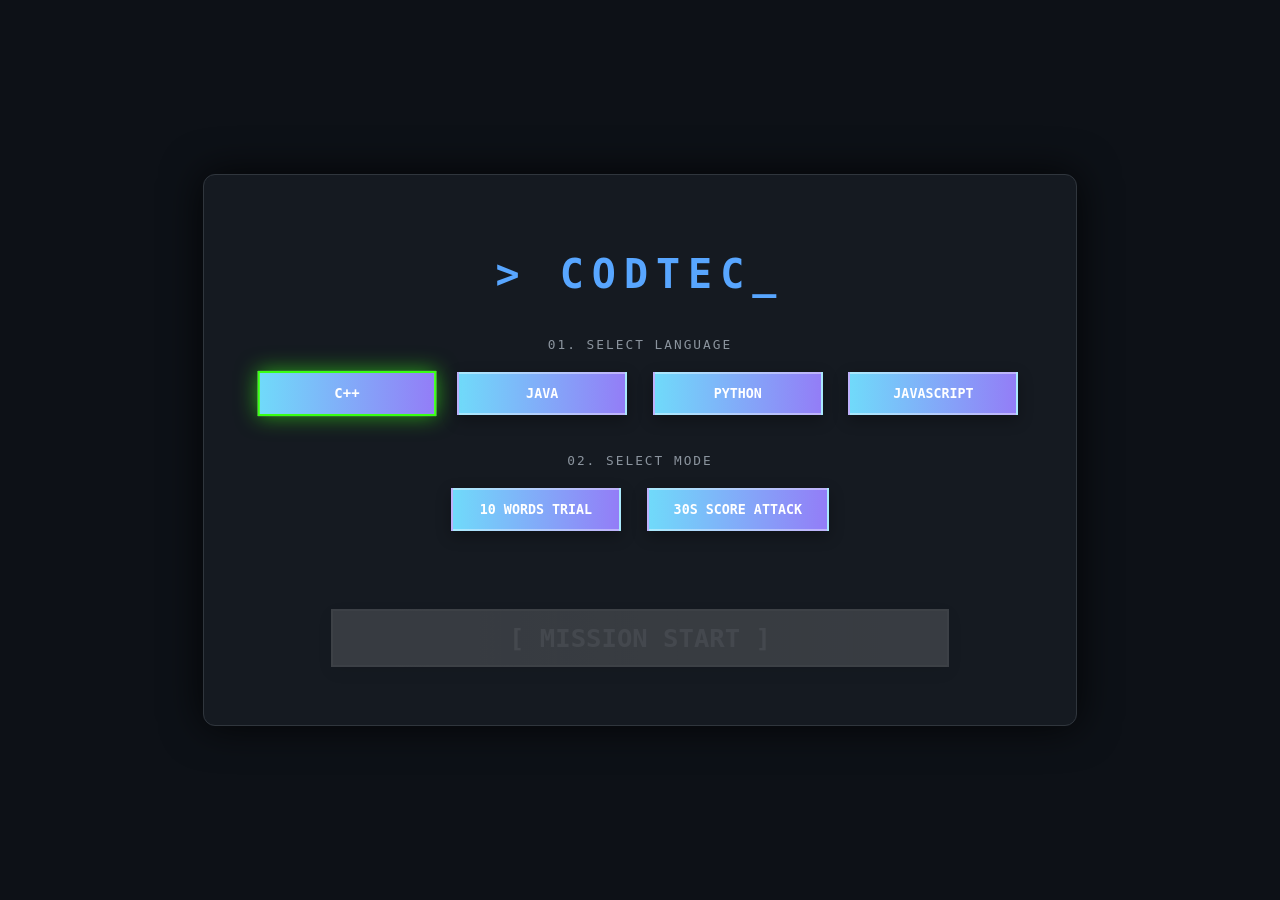
==== codtec/index.html @ feadc8ca "add : 'codtec' folder" ====
<!DOCTYPE html>
<html lang="ja">
<head>
    <meta charset="UTF-8">
    <meta name="viewport" content="width=device-width, initial-scale=1.0">
    <title>Codtec | Programming Typing</title>
    <link rel="stylesheet" href="codtec.css">
</head>
<body>

    <div id="game-container">
        <div id="menu-screen">
            <h1>> CODTEC_</h1>
            <div class="selection-group">
                <p class="label">01. SELECT LANGUAGE</p>
                <div id="lang-selector">
                    <button class="btn-gradient lang-btn active" data-lang="cpp"><span>C++</span></button>
                    <button class="btn-gradient lang-btn" data-lang="java"><span>Java</span></button>
                    <button class="btn-gradient lang-btn" data-lang="python"><span>Python</span></button>
                    <button class="btn-gradient lang-btn" data-lang="js"><span>JavaScript</span></button>
                </div>
            </div>
            <div class="selection-group">
                <p class="label">02. SELECT MODE</p>
                <div id="mode-selector">
                    <button class="btn-gradient mode-btn" data-mode="time-trial"><span>10 WORDS TRIAL</span></button>
                    <button class="btn-gradient mode-btn" data-mode="score-attack"><span>30s SCORE ATTACK</span></button>
                </div>
            </div>
            <button id="start-btn" class="btn-gradient" onclick="startGame()" disabled>
                <span>[ MISSION START ]</span>
            </button>
        </div>

        <div id="game-screen" style="display: none;">
            <div id="game-info">SYSTEM STATUS: RUNNING</div>
            <div id="word-display"></div>
            <div id="timer-display">TIME: 0.00s</div>
        </div>
    </div>

    <script src="languages.js"></script>
    <script src="script.js"></script>
</body>
</html>
---- codtec/codtec.css ----
:root {
    --bg-color: #0d1117;
    --panel-bg: rgba(22, 27, 34, 0.95);
    --accent-blue: #58a6ff;
    --correct-green: #39ff14;
    --error-red: #ff4444;
}

body {
    background-color: var(--bg-color);
    color: #c9d1d9;
    font-family: 'Fira Code', 'Consolas', monospace;
    display: flex;
    align-items: center;
    justify-content: center;
    height: 100vh;
    margin: 0;
    overflow: hidden;
}

#game-container {
    text-align: center;
    border: 1px solid #30363d;
    padding: 50px;
    background: var(--panel-bg);
    box-shadow: 0 0 40px rgba(0, 0, 0, 0.8);
    border-radius: 12px;
    min-width: 750px;
}

h1 { color: var(--accent-blue); letter-spacing: 8px; margin-bottom: 40px; font-size: 2.5rem; }

/* ボタンデザイン */
.btn-gradient {
    display: inline-block;
    padding: 12px 25px;
    color: #fff;
    border: 2px solid rgba(255, 255, 255, 0.4);
    background-image: linear-gradient(to right, #70dafa 0%, #937df7 100%);
    box-shadow: 0 5px 15px rgba(0, 0, 0, 0.3);
    transition: 0.3s;
    cursor: pointer;
    font-family: inherit;
    font-weight: bold;
    margin: 8px;
    min-width: 170px;
    text-transform: uppercase;
}

.btn-gradient span { position: relative; z-index: 2; }

.btn-gradient:hover:not(:disabled) {
    transform: translate(0, -3px);
    box-shadow: 0 8px 20px rgba(250, 112, 154, 0.4);
    filter: brightness(1.1);
    border-color: #fff;
}

.btn-gradient.active {
    border: 2px solid var(--correct-green);
    box-shadow: 0 0 20px rgba(57, 255, 20, 0.6);
    transform: scale(1.05);
}

#start-btn.btn-gradient {
    background-image: linear-gradient(to right, #00f3ff 10%, #39ff14 90%);
    width: 80%;
    font-size: 1.6rem;
    margin-top: 40px;
}

#start-btn:disabled {
    filter: grayscale(1);
    opacity: 0.2;
    cursor: not-allowed;
    transform: none;
}

/* 文字の基本状態（未入力） */
#word-display span {
    display: inline-block;
    min-width: 0.6em;
    color: #888; /* 未入力はグレー */
    border-bottom: 2px solid transparent;
}

/* 現在入力すべき文字 */
#word-display span.current {
    color: #fff;
    border-bottom: 2px solid #00ffcc;
}

/* 正解した文字（緑色） */
#word-display span.cleared {
    color: #00ff00;
}

/* 間違えた文字（赤い背景） */
#word-display span.miss {
    background-color: #ff0000;
    color: #ffffff;
}

.selection-group { margin-bottom: 30px; }
.label { font-size: 0.8rem; color: #8b949e; margin-bottom: 12px; letter-spacing: 2px; }

/* ゲーム表示 */
#game-info { font-size: 1rem; color: var(--accent-blue); margin-bottom: 20px; }
#word-display { font-size: 4rem; margin-bottom: 30px; min-height: 1.2em; }
#word-display span { position: relative; padding: 0 2px; }
#timer-display { font-size: 1.5rem; color: #8b949e; }

/* タイピング状態 */
.current { border-bottom: 4px solid var(--accent-blue); }
.correct { color: var(--correct-green); text-shadow: 0 0 10px var(--correct-green); }
.incorrect { color: var(--error-red); text-shadow: 0 0 15px var(--error-red); animation: shake 0.1s; }

@keyframes shake {
    0%, 100% { transform: translateX(0); }
    25% { transform: translateX(5px); }
    75% { transform: translateX(-5px); }
}
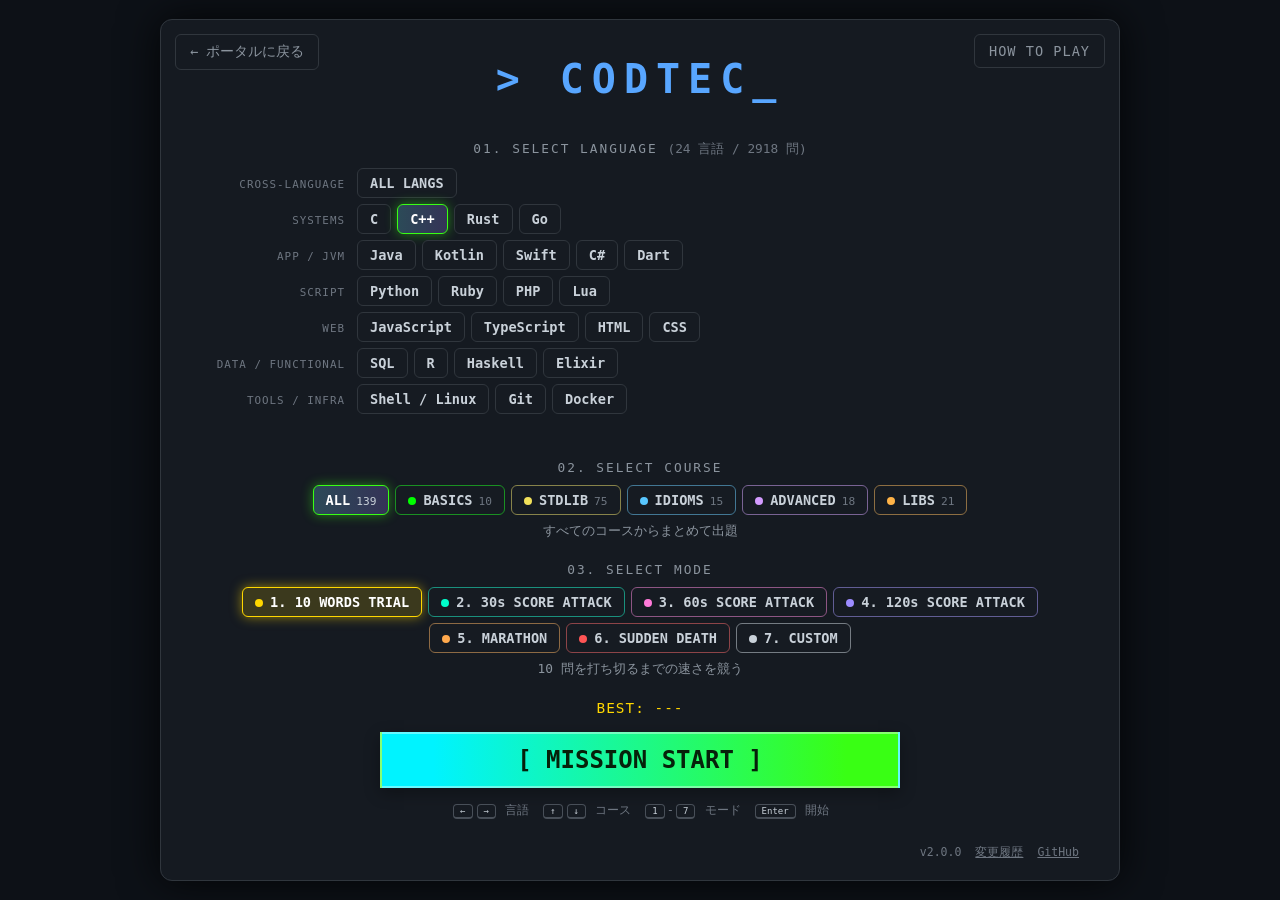
==== commit 4c60a8b5: "feat: 言語横断（ALL LANGS）を追加し、公開用フォルダ codtec/ を v2.0.0 にする 追加 - 言語に ALL LANGS を追加（全言語をまたいで出題。プレイ中と REVIE" ====
--- a/codtec/index.html
+++ b/codtec/index.html
@@ -3,43 +3,87 @@
 <head>
     <meta charset="UTF-8">
     <meta name="viewport" content="width=device-width, initial-scale=1.0">
+    <meta name="description" content="エンジニア向けのターミナル風タイピングゲーム。24 言語・2900 問以上のコードで練習できます。">
     <title>Codtec | Programming Typing</title>
-    <link rel="stylesheet" href="codtec.css">
+    <!-- ?v= は古いキャッシュを避けるための印。data/registry.js の VERSION を上げたら、ここも同じ値にする -->
+    <link rel="stylesheet" href="codtec.css?v=2.0.0">
 </head>
 <body>
 
     <div id="game-container">
-        <div id="menu-screen">
-            <h1>> CODTEC_</h1>
+        <section id="menu-screen">
+            <a class="btn-ghost portal-link" href="https://ssmbar.com/">&larr; ポータルに戻る</a>
+            <a class="btn-ghost howto-link" href="howto.html">HOW TO PLAY</a>
+            <h1>&gt; CODTEC_</h1>
+            <p id="menu-message" class="menu-message" role="status"></p>
+
             <div class="selection-group">
-                <p class="label">01. SELECT LANGUAGE</p>
-                <div id="lang-selector">
-                    <button class="btn-gradient lang-btn active" data-lang="cpp"><span>C++</span></button>
-                    <button class="btn-gradient lang-btn" data-lang="java"><span>Java</span></button>
-                    <button class="btn-gradient lang-btn" data-lang="python"><span>Python</span></button>
-                    <button class="btn-gradient lang-btn" data-lang="js"><span>JavaScript</span></button>
+                <p class="label">01. SELECT LANGUAGE <span id="lang-count"></span></p>
+                <div id="lang-selector"></div>
+                <p id="lang-note" class="desc"></p>
+            </div>
+            <div class="selection-group">
+                <p class="label">02. SELECT COURSE</p>
+                <div id="course-selector" class="chip-row"></div>
+                <p id="course-desc" class="desc"></p>
+            </div>
+            <div class="selection-group">
+                <p class="label">03. SELECT MODE</p>
+                <div id="mode-selector" class="chip-row"></div>
+                <p id="mode-desc" class="desc"></p>
+                <div id="custom-panel" class="custom-panel" hidden>
+                    <label>問題数 <input id="custom-words" type="number" min="0" max="999" inputmode="numeric"></label>
+                    <label>持ち時間（秒） <input id="custom-seconds" type="number" min="0" max="3600" inputmode="numeric"></label>
+                    <label>1 問ごとの追加（秒） <input id="custom-bonus" type="number" min="0" max="60" inputmode="numeric"></label>
+                    <label>ミスの上限（回） <input id="custom-lives" type="number" min="0" max="99" inputmode="numeric"></label>
+                    <p class="custom-help">0 にした項目は「なし」になります。どれかの条件を満たした時点で終了します。</p>
+                    <p id="custom-summary" class="custom-summary"></p>
                 </div>
             </div>
-            <div class="selection-group">
-                <p class="label">02. SELECT MODE</p>
-                <div id="mode-selector">
-                    <button class="btn-gradient mode-btn" data-mode="time-trial"><span>10 WORDS TRIAL</span></button>
-                    <button class="btn-gradient mode-btn" data-mode="score-attack"><span>30s SCORE ATTACK</span></button>
+
+            <p id="best-display" class="best-display"></p>
+            <button id="start-btn" class="btn-gradient" type="button" disabled>
+                <span>[ MISSION START ]</span>
+            </button>
+            <p class="key-hint">
+                <kbd>&larr;</kbd><kbd>&rarr;</kbd> 言語　<kbd>&uarr;</kbd><kbd>&darr;</kbd> コース　<kbd>1</kbd>-<kbd>7</kbd> モード　<kbd>Enter</kbd> 開始
+            </p>
+        </section>
+
+        <section id="game-screen" hidden>
+            <div class="game-header">
+                <div id="game-info">SYSTEM STATUS: RUNNING</div>
+                <button id="pause-btn" class="btn-ghost" type="button">
+                    <span class="pause-icon" aria-hidden="true"></span>PAUSE <kbd>Esc</kbd>
+                </button>
+            </div>
+            <div id="course-tag" class="course-tag"></div>
+            <div id="word-display"></div>
+            <div id="note-display"></div>
+            <div id="timer-display">TIME: 0.00s</div>
+
+            <div id="pause-overlay" hidden>
+                <div class="pause-title">|| PAUSED</div>
+                <p class="pause-sub">タイマーは止まっています</p>
+                <div class="pause-actions">
+                    <button class="btn-ghost" type="button" data-action="resume">再開する <kbd>Esc</kbd></button>
+                    <button class="btn-ghost" type="button" data-action="restart">最初からやり直す <kbd>R</kbd></button>
+                    <button class="btn-ghost" type="button" data-action="quit">メニューへ戻る <kbd>Q</kbd></button>
                 </div>
             </div>
-            <button id="start-btn" class="btn-gradient" onclick="startGame()" disabled>
-                <span>[ MISSION START ]</span>
-            </button>
-        </div>
+        </section>
 
-        <div id="game-screen" style="display: none;">
-            <div id="game-info">SYSTEM STATUS: RUNNING</div>
-            <div id="word-display"></div>
-            <div id="timer-display">TIME: 0.00s</div>
-        </div>
+        <section id="result-screen" hidden></section>
+
+        <footer id="app-footer">
+            <span id="version-label"></span>
+            <a href="https://github.com/ssmbc2929bartok/codtec/blob/main/CHANGELOG.md" target="_blank" rel="noopener noreferrer">変更履歴</a>
+            <a href="https://github.com/ssmbc2929bartok/codtec" target="_blank" rel="noopener noreferrer">GitHub</a>
+        </footer>
     </div>
 
-    <script src="languages.js"></script>
-    <script src="script.js"></script>
+    <script src="data/registry.js?v=2.0.0"></script>
+    <script src="data/manifest.js?v=2.0.0"></script>
+    <script src="script.js?v=2.0.0"></script>
 </body>
 </html>
--- a/codtec/codtec.css
+++ b/codtec/codtec.css
@@ -1,36 +1,172 @@
 :root {
     --bg-color: #0d1117;
     --panel-bg: rgba(22, 27, 34, 0.95);
+    --border: #30363d;
+    --text: #c9d1d9;
+    --muted: #8b949e;
     --accent-blue: #58a6ff;
+    --accent-cyan: #00ffcc;
     --correct-green: #39ff14;
     --error-red: #ff4444;
-}
+    --gold: #ffd700;
+
+    /* コースごとの色 */
+    --c-basics: #00ff00;
+    --c-stdlib: #f1e05a;
+    --c-features: #58c7ff;
+    --c-advanced: #d39bff;
+    --c-ecosystem: #ffb347;
+}
+
+[data-course="basics"] { --course: var(--c-basics); }
+[data-course="stdlib"] { --course: var(--c-stdlib); }
+[data-course="features"] { --course: var(--c-features); }
+[data-course="advanced"] { --course: var(--c-advanced); }
+[data-course="ecosystem"] { --course: var(--c-ecosystem); }
+
+* { box-sizing: border-box; }
+[hidden] { display: none !important; }
 
 body {
     background-color: var(--bg-color);
-    color: #c9d1d9;
-    font-family: 'Fira Code', 'Consolas', monospace;
+    color: var(--text);
+    font-family: 'Fira Code', 'Consolas', 'Menlo', monospace;
     display: flex;
     align-items: center;
     justify-content: center;
-    height: 100vh;
+    min-height: 100vh;
     margin: 0;
-    overflow: hidden;
+    padding: 16px;
 }
 
 #game-container {
+    position: relative;
     text-align: center;
-    border: 1px solid #30363d;
-    padding: 50px;
+    border: 1px solid var(--border);
+    padding: 36px 40px 20px;
     background: var(--panel-bg);
     box-shadow: 0 0 40px rgba(0, 0, 0, 0.8);
     border-radius: 12px;
-    min-width: 750px;
-}
-
-h1 { color: var(--accent-blue); letter-spacing: 8px; margin-bottom: 40px; font-size: 2.5rem; }
-
-/* ボタンデザイン */
+    width: min(960px, 100%);
+}
+
+h1 { color: var(--accent-blue); letter-spacing: 8px; margin: 0 0 8px; font-size: 2.5rem; }
+
+kbd {
+    display: inline-block;
+    padding: 1px 6px;
+    margin: 0 2px;
+    border: 1px solid #484f58;
+    border-bottom-width: 2px;
+    border-radius: 4px;
+    background: #161b22;
+    color: var(--text);
+    font-family: inherit;
+    font-size: 0.75em;
+}
+
+/* --- メニュー --- */
+.portal-link { position: absolute; top: 14px; left: 14px; padding: 6px 12px; font-size: 0.75rem; }
+.howto-link { position: absolute; top: 14px; right: 14px; padding: 6px 12px; font-size: 0.75rem; letter-spacing: 1px; }
+.menu-message { min-height: 1.4em; margin: 0 0 12px; font-size: 0.85rem; color: var(--error-red); }
+.selection-group { margin-bottom: 22px; }
+.label { font-size: 0.8rem; color: var(--muted); margin: 0 0 10px; letter-spacing: 2px; }
+.label span { color: #6e7681; letter-spacing: 0; }
+.desc { min-height: 1.3em; margin: 8px 0 0; font-size: 0.8rem; color: var(--muted); }
+
+.lang-group {
+    display: flex;
+    align-items: baseline;
+    gap: 6px;
+    margin-bottom: 6px;
+    text-align: left;
+}
+.group-label {
+    flex: 0 0 150px;
+    font-size: 0.68rem;
+    letter-spacing: 1px;
+    color: #6e7681;
+    text-align: right;
+    padding-right: 6px;
+}
+.lang-locked .chip:not(.active) { opacity: 0.35; }
+.review-lang { color: var(--accent-blue); }
+.group-chips, .chip-row { display: flex; flex-wrap: wrap; gap: 6px; }
+.chip-row { justify-content: center; }
+
+.chip {
+    padding: 6px 12px;
+    border: 1px solid var(--border);
+    border-radius: 6px;
+    background: #161b22;
+    color: var(--text);
+    font-family: inherit;
+    font-size: 0.85rem;
+    font-weight: bold;
+    cursor: pointer;
+    transition: border-color 0.15s, background 0.15s, box-shadow 0.15s;
+}
+.chip small { margin-left: 6px; color: #6e7681; font-weight: normal; font-size: 0.7rem; }
+.chip:hover { border-color: var(--accent-blue); }
+.chip:focus-visible, .btn-ghost:focus-visible, .btn-gradient:focus-visible, a:focus-visible {
+    outline: 2px solid var(--accent-blue);
+    outline-offset: 2px;
+}
+.chip.active {
+    border-color: var(--correct-green);
+    background: linear-gradient(to right, rgba(112, 218, 250, 0.25), rgba(147, 125, 247, 0.25));
+    color: #fff;
+    box-shadow: 0 0 12px rgba(57, 255, 20, 0.45);
+}
+.chip.active small { color: var(--text); }
+.chip[data-course] { border-color: color-mix(in srgb, var(--course) 45%, var(--border)); }
+.chip[data-course]:hover { border-color: var(--course); }
+.chip[data-course].active {
+    border-color: var(--course);
+    background: color-mix(in srgb, var(--course) 16%, #161b22);
+    box-shadow: 0 0 12px color-mix(in srgb, var(--course) 55%, transparent);
+}
+.chip[data-course]::before {
+    content: '';
+    display: inline-block;
+    width: 8px;
+    height: 8px;
+    margin-right: 7px;
+    border-radius: 50%;
+    background: var(--course);
+}
+
+.custom-panel {
+    display: grid;
+    grid-template-columns: repeat(2, minmax(0, 1fr));
+    gap: 8px 16px;
+    width: min(520px, 100%);
+    margin: 12px auto 0;
+    padding: 14px 16px;
+    border: 1px dashed var(--border);
+    border-radius: 8px;
+    text-align: left;
+}
+.custom-panel label { display: flex; align-items: center; justify-content: space-between; gap: 8px; font-size: 0.8rem; color: var(--text); }
+.custom-panel input {
+    width: 76px;
+    padding: 5px 8px;
+    border: 1px solid var(--border);
+    border-radius: 6px;
+    background: #0d1117;
+    color: #fff;
+    font-family: inherit;
+    font-size: 0.9rem;
+    text-align: right;
+}
+.custom-panel input:focus { outline: 2px solid var(--accent-blue); outline-offset: 1px; }
+.custom-help, .custom-summary { grid-column: 1 / -1; margin: 2px 0 0; font-size: 0.75rem; color: var(--muted); }
+.custom-summary { color: var(--accent-cyan); letter-spacing: 1px; }
+
+.best-display { min-height: 1.4em; margin: 0; font-size: 0.9rem; color: var(--gold); letter-spacing: 1px; }
+.key-hint { margin: 14px 0 0; font-size: 0.75rem; color: #6e7681; }
+
+/* --- ボタン --- */
 .btn-gradient {
     display: inline-block;
     padding: 12px 25px;
@@ -42,81 +178,246 @@
     cursor: pointer;
     font-family: inherit;
     font-weight: bold;
-    margin: 8px;
-    min-width: 170px;
     text-transform: uppercase;
 }
-
-.btn-gradient span { position: relative; z-index: 2; }
-
 .btn-gradient:hover:not(:disabled) {
-    transform: translate(0, -3px);
-    box-shadow: 0 8px 20px rgba(250, 112, 154, 0.4);
+    transform: translateY(-3px);
+    box-shadow: 0 8px 20px rgba(57, 255, 20, 0.3);
     filter: brightness(1.1);
     border-color: #fff;
 }
-
-.btn-gradient.active {
-    border: 2px solid var(--correct-green);
-    box-shadow: 0 0 20px rgba(57, 255, 20, 0.6);
-    transform: scale(1.05);
-}
-
 #start-btn.btn-gradient {
     background-image: linear-gradient(to right, #00f3ff 10%, #39ff14 90%);
-    width: 80%;
-    font-size: 1.6rem;
-    margin-top: 40px;
-}
-
-#start-btn:disabled {
-    filter: grayscale(1);
-    opacity: 0.2;
-    cursor: not-allowed;
-    transform: none;
-}
-
-/* 文字の基本状態（未入力） */
-#word-display span {
+    color: #06210a;
+    width: min(520px, 100%);
+    font-size: 1.5rem;
+    margin-top: 12px;
+}
+#start-btn:disabled { filter: grayscale(1); opacity: 0.2; cursor: not-allowed; }
+
+.btn-ghost {
+    display: inline-flex;
+    align-items: center;
+    gap: 6px;
+    padding: 8px 14px;
+    border: 1px solid var(--border);
+    border-radius: 6px;
+    background: transparent;
+    color: var(--muted);
+    font-family: inherit;
+    font-size: 0.85rem;
+    text-decoration: none;
+    cursor: pointer;
+    transition: color 0.15s, border-color 0.15s, background 0.15s;
+}
+.btn-ghost:hover { color: #fff; border-color: var(--accent-blue); background: rgba(88, 166, 255, 0.1); }
+
+/* --- ゲーム画面 --- */
+#game-screen { position: relative; min-height: 320px; }
+.game-header { display: flex; align-items: center; justify-content: space-between; margin-bottom: 24px; }
+
+.course-tag {
     display: inline-block;
-    min-width: 0.6em;
-    color: #888; /* 未入力はグレー */
-    border-bottom: 2px solid transparent;
-}
-
-/* 現在入力すべき文字 */
-#word-display span.current {
+    min-height: 1.2em;
+    font-size: 0.7rem;
+    letter-spacing: 2px;
+    color: var(--course, var(--muted));
+}
+#course-tag { display: block; margin-bottom: 6px; }
+#game-info { font-size: 1rem; color: var(--accent-blue); text-align: left; }
+.pause-icon {
+    width: 10px;
+    height: 12px;
+    border-left: 3px solid currentColor;
+    border-right: 3px solid currentColor;
+}
+
+#word-display {
+    font-size: 4rem;
+    line-height: 1.3;
+    min-height: 1.3em;
+    margin-bottom: 14px;
+    white-space: pre-wrap;
+    overflow-wrap: anywhere;
+}
+#word-display[data-size="m"] { font-size: 3rem; }
+#word-display[data-size="s"] { font-size: 2.3rem; }
+#word-display[data-size="xs"] { font-size: 1.8rem; }
+#word-display[data-size="xxs"] { font-size: 1.45rem; }
+#word-display.countdown { font-size: 4rem; color: #fff; }
+
+#word-display span { color: #888; border-bottom: 3px solid transparent; }
+#word-display span.current { color: #fff; border-bottom-color: var(--accent-cyan); }
+#word-display span.cleared { color: var(--course, #00ff00); }
+#word-display span.miss {
+    display: inline-block;
+    background-color: #ff0000;
     color: #fff;
-    border-bottom: 2px solid #00ffcc;
-}
-
-/* 正解した文字（緑色） */
-#word-display span.cleared {
-    color: #00ff00;
-}
-
-/* 間違えた文字（赤い背景） */
-#word-display span.miss {
-    background-color: #ff0000;
-    color: #ffffff;
-}
-
-.selection-group { margin-bottom: 30px; }
-.label { font-size: 0.8rem; color: #8b949e; margin-bottom: 12px; letter-spacing: 2px; }
-
-/* ゲーム表示 */
-#game-info { font-size: 1rem; color: var(--accent-blue); margin-bottom: 20px; }
-#word-display { font-size: 4rem; margin-bottom: 30px; min-height: 1.2em; }
-#word-display span { position: relative; padding: 0 2px; }
-#timer-display { font-size: 1.5rem; color: #8b949e; }
-
-/* タイピング状態 */
-.current { border-bottom: 4px solid var(--accent-blue); }
-.correct { color: var(--correct-green); text-shadow: 0 0 10px var(--correct-green); }
-.incorrect { color: var(--error-red); text-shadow: 0 0 15px var(--error-red); animation: shake 0.1s; }
+    animation: shake 0.12s;
+}
+
+#note-display { min-height: 1.5em; margin-bottom: 22px; font-size: 0.9rem; color: var(--muted); }
+#note-display.warn { color: var(--error-red); }
+#timer-display { font-size: 1.5rem; color: var(--muted); font-variant-numeric: tabular-nums; }
+#timer-display.bonus { color: var(--correct-green); }
+#timer-display.game-over {
+    font-size: 2.6rem;
+    font-weight: bold;
+    letter-spacing: 8px;
+    color: var(--error-red);
+    text-shadow: 0 0 18px rgba(255, 68, 68, 0.7);
+    animation: shake 0.12s 3;
+}
 
 @keyframes shake {
     0%, 100% { transform: translateX(0); }
-    25% { transform: translateX(5px); }
-    75% { transform: translateX(-5px); }
-}
+    25% { transform: translateX(4px); }
+    75% { transform: translateX(-4px); }
+}
+@keyframes blink { 50% { opacity: 0.25; } }
+
+/* --- 一時停止 --- */
+#pause-overlay {
+    position: absolute;
+    inset: 0;
+    display: flex;
+    flex-direction: column;
+    align-items: center;
+    justify-content: center;
+    gap: 6px;
+    background: rgba(13, 17, 23, 0.97);
+    border: 1px dashed var(--border);
+    border-radius: 8px;
+}
+.pause-title { font-size: 2.2rem; letter-spacing: 6px; color: var(--gold); animation: blink 1.4s infinite; }
+.pause-sub { margin: 0 0 18px; font-size: 0.85rem; color: var(--muted); }
+.pause-actions { display: flex; flex-direction: column; gap: 10px; width: min(320px, 90%); }
+.pause-actions .btn-ghost { justify-content: space-between; color: var(--text); padding: 11px 16px; }
+
+/* --- 結果画面 --- */
+.result-title { font-size: 1.1rem; color: #aaa; letter-spacing: 3px; }
+.result-context { margin-top: 4px; font-size: 0.8rem; color: var(--muted); }
+.result-score { margin-top: 6px; font-size: 3rem; font-weight: bold; color: var(--gold); }
+.result-best { min-height: 1.4em; font-size: 0.95rem; font-weight: bold; color: #ff5cf4; }
+.result-best.new { animation: blink 1s 3; }
+
+.result-stats {
+    display: grid;
+    grid-template-columns: repeat(3, 1fr);
+    gap: 10px;
+    width: min(520px, 100%);
+    margin: 18px auto;
+}
+.stat { padding: 12px 8px; border: 1px solid var(--border); border-radius: 8px; background: #0d1117; }
+.stat-value { font-size: 1.5rem; color: #fff; font-variant-numeric: tabular-nums; }
+.stat-label { margin-top: 2px; font-size: 0.7rem; color: var(--muted); letter-spacing: 2px; }
+
+.result-actions { display: flex; justify-content: center; gap: 10px; flex-wrap: wrap; margin-top: 6px; }
+.result-actions .btn-gradient { min-width: 190px; }
+.result-actions .btn-gradient kbd { background: rgba(0, 0, 0, 0.35); border-color: rgba(255, 255, 255, 0.4); color: #fff; }
+.btn-secondary { background-image: none; background-color: #21262d; }
+
+.result-links {
+    display: flex;
+    align-items: center;
+    justify-content: center;
+    gap: 10px;
+    flex-wrap: wrap;
+    margin-top: 22px;
+    padding-top: 18px;
+    border-top: 1px solid var(--border);
+}
+
+/* 振り返り */
+.review { margin-top: 22px; text-align: left; }
+.review-title { margin-bottom: 8px; font-size: 0.75rem; letter-spacing: 3px; color: var(--muted); text-align: center; }
+.review-list {
+    max-height: 260px;
+    margin: 0;
+    padding: 0;
+    overflow-y: auto;
+    list-style: none;
+    border: 1px solid var(--border);
+    border-radius: 8px;
+    background: #0d1117;
+}
+.review-list li { padding: 9px 14px; border-left: 3px solid var(--course); }
+.review-list li + li { border-top: 1px solid #21262d; }
+.review-head { display: flex; align-items: baseline; gap: 10px; flex-wrap: wrap; }
+.review-head .course-tag { flex: 0 0 76px; }
+.review-head code { font-family: inherit; font-size: 0.9rem; color: var(--course); overflow-wrap: anywhere; }
+.review-flag { font-size: 0.7rem; color: var(--muted); }
+.review-flag.miss { color: var(--error-red); }
+.review-note { margin: 3px 0 0 86px; font-size: 0.8rem; color: var(--text); }
+
+/* X でシェアするボタン */
+.share-x {
+    display: inline-flex;
+    align-items: center;
+    gap: 10px;
+    padding: 10px 22px 10px 18px;
+    border: 1px solid #536471;
+    border-radius: 9999px;
+    background: #000;
+    color: #fff;
+    font-family: -apple-system, BlinkMacSystemFont, 'Segoe UI', 'Hiragino Sans', sans-serif;
+    font-size: 0.95rem;
+    font-weight: 700;
+    text-decoration: none;
+    transition: background 0.2s, color 0.2s, border-color 0.2s, transform 0.2s, box-shadow 0.2s;
+}
+.share-x svg { width: 18px; height: 18px; fill: currentColor; flex: none; }
+.share-x:hover {
+    background: #fff;
+    color: #000;
+    border-color: #fff;
+    transform: translateY(-2px);
+    box-shadow: 0 6px 18px rgba(255, 255, 255, 0.18);
+}
+.share-x:active { transform: translateY(0); }
+
+/* --- HOW TO PLAY ページ --- */
+.doc-page { align-items: flex-start; }
+.howto { text-align: left; font-size: 0.9rem; line-height: 1.8; }
+.howto section { margin-top: 28px; }
+.howto h2 { margin: 0 0 10px; font-size: 0.85rem; font-weight: normal; letter-spacing: 2px; color: var(--accent-blue); }
+.howto h3 { margin: 18px 0 6px; font-size: 0.85rem; font-weight: normal; color: var(--text); }
+.howto p { margin: 8px 0; }
+.howto ol, .howto ul { margin: 0; padding-left: 1.6em; }
+.howto li { margin: 4px 0; }
+.howto table { width: 100%; margin: 8px 0; border-collapse: collapse; }
+.howto th, .howto td { padding: 7px 10px; border: 1px solid var(--border); vertical-align: top; }
+.howto th { background: #0d1117; font-size: 0.75rem; font-weight: normal; letter-spacing: 1px; color: var(--muted); text-align: left; }
+.howto code { padding: 1px 5px; border-radius: 4px; background: #0d1117; font-family: inherit; color: var(--accent-cyan); }
+.howto .course-tag { font-size: 0.8rem; font-weight: bold; }
+.howto-back { margin-top: 32px; text-align: center; }
+.howto-back .btn-gradient { text-decoration: none; }
+
+/* --- フッター --- */
+#app-footer {
+    display: flex;
+    justify-content: flex-end;
+    gap: 14px;
+    margin-top: 26px;
+    font-size: 0.72rem;
+    color: #6e7681;
+}
+#app-footer a { color: #6e7681; }
+#app-footer a:hover { color: var(--accent-blue); }
+
+@media (max-width: 720px) {
+    #game-container { padding: 24px 16px 16px; }
+    h1 { font-size: 1.8rem; letter-spacing: 4px; }
+    .portal-link, .howto-link { position: static; margin: 0 2px 12px; }
+    .howto table { font-size: 0.8rem; }
+    .lang-group { flex-direction: column; gap: 4px; }
+    .group-label { flex: none; text-align: left; }
+    #word-display { font-size: 2rem !important; }
+    .key-hint { display: none; }
+    .custom-panel { grid-template-columns: 1fr; }
+    .review-note { margin-left: 0; }
+}
+
+@media (prefers-reduced-motion: reduce) {
+    * { animation: none !important; transition: none !important; }
+}
